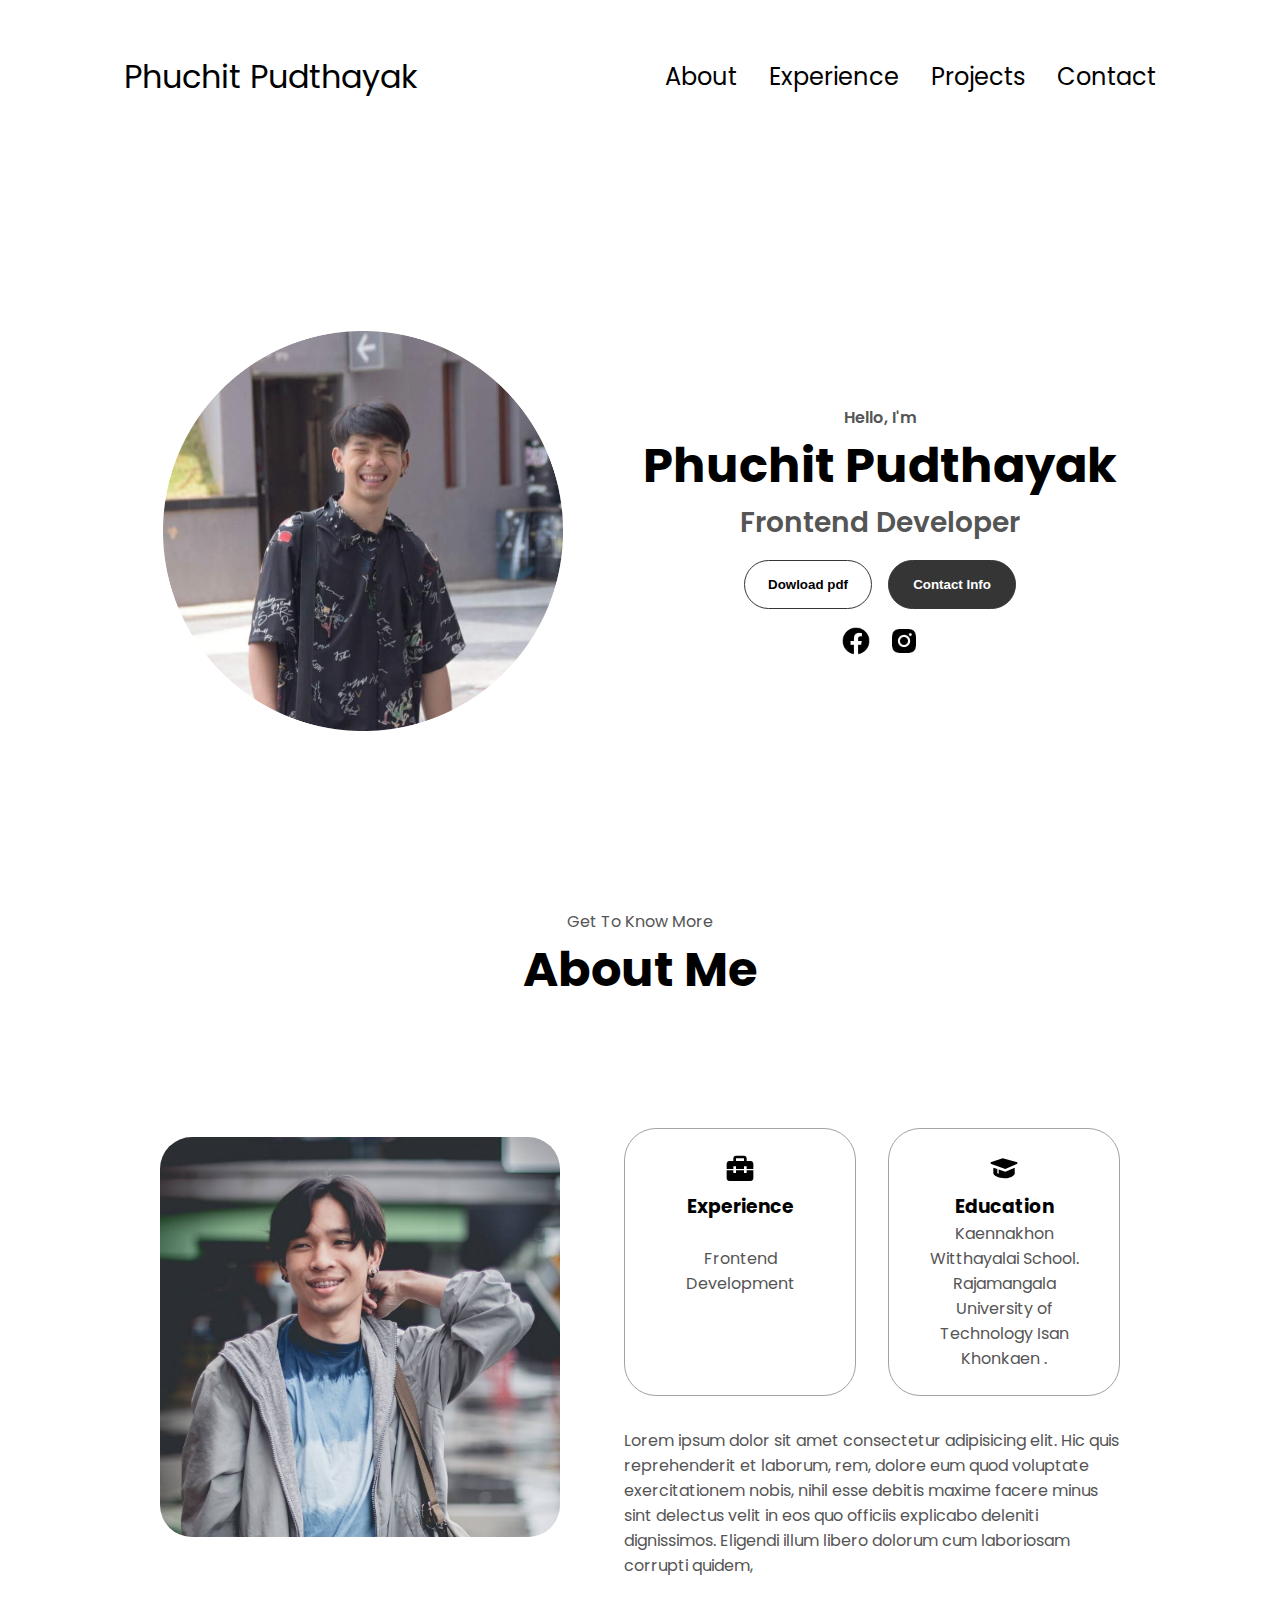
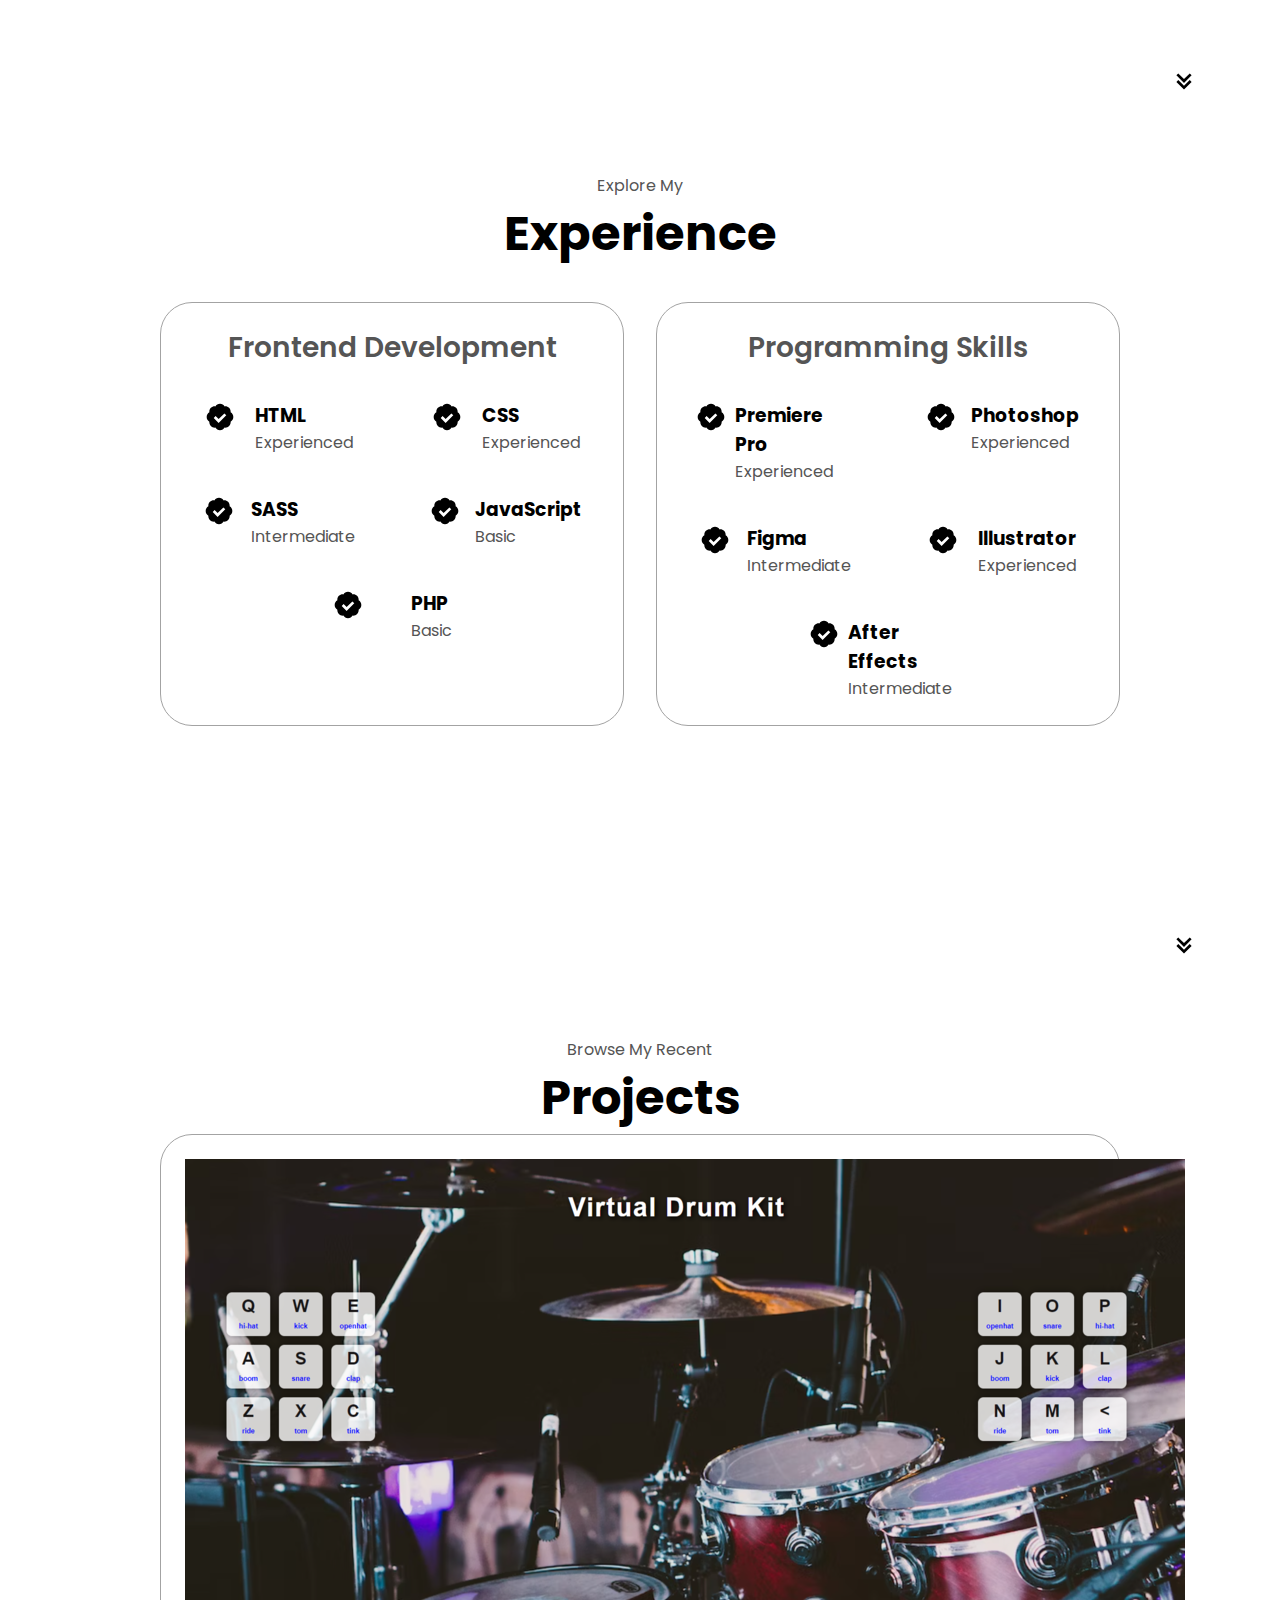
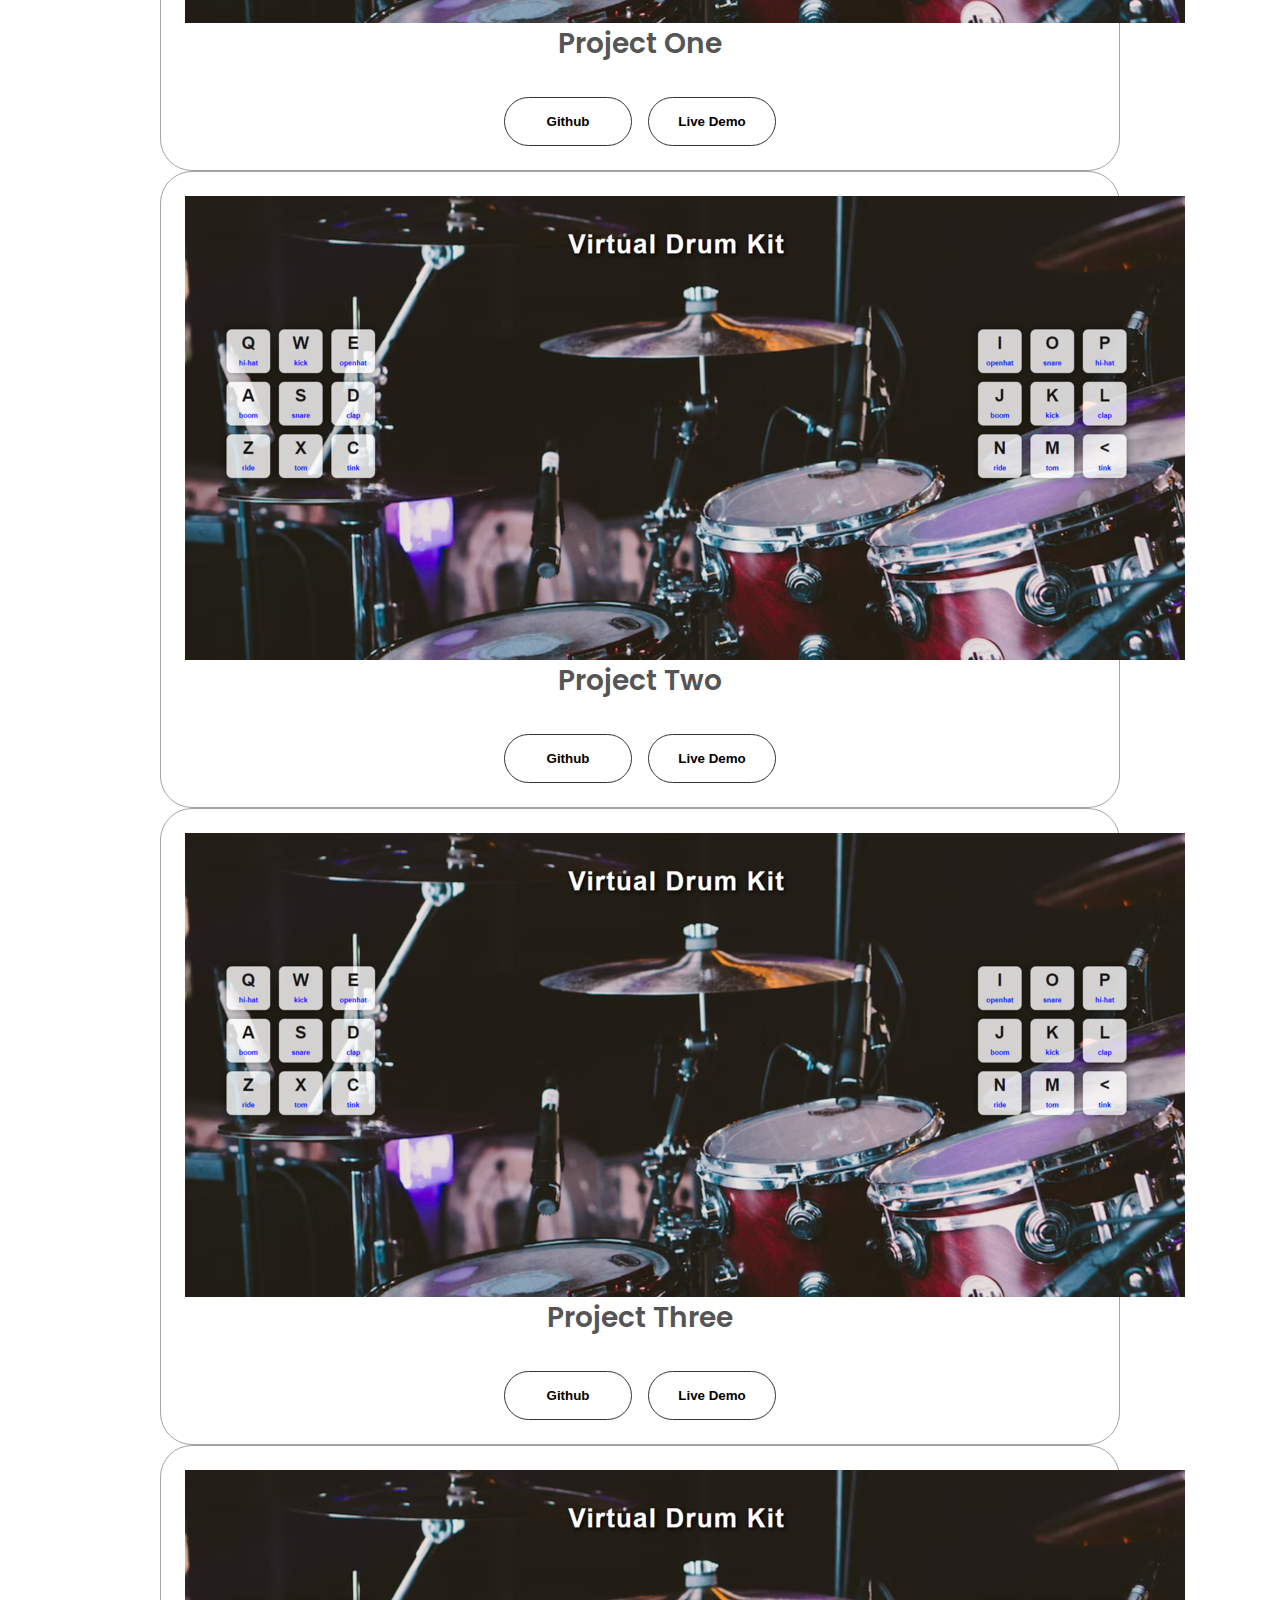
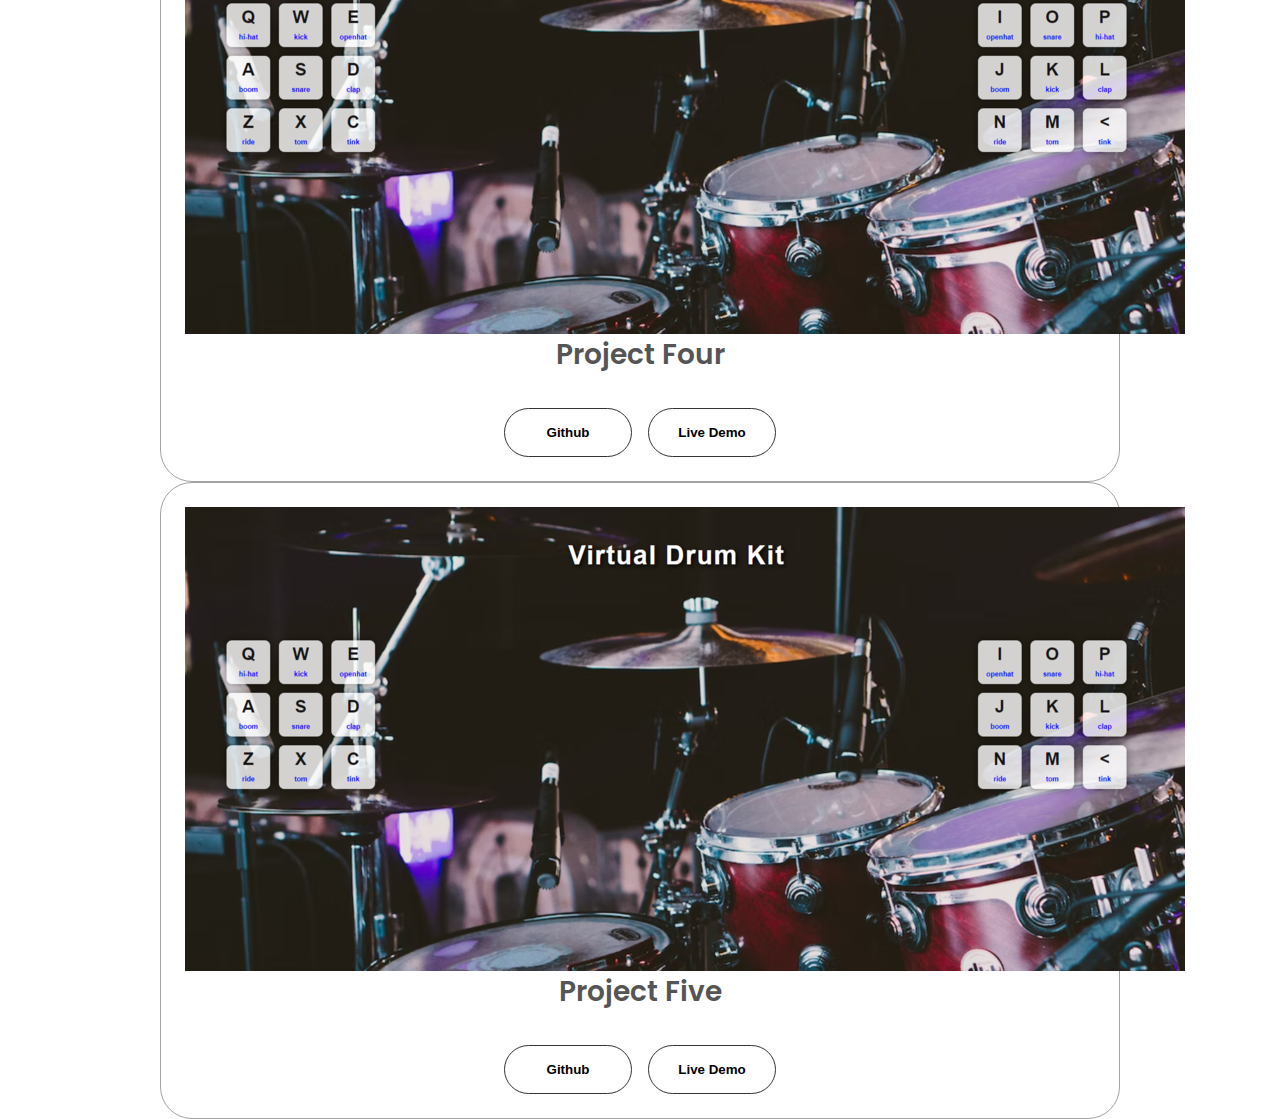
==== index.html @ 8c4d29a5 "first commit" ====
<!DOCTYPE html>
<html lang="en">
<head>
    <meta charset="UTF-8">
    <meta name="viewport" content="width=device-width, initial-scale=1.0">
    <title>My portfolio</title>

    <link rel="stylesheet" href="style.css">
    <link rel="stylesheet" href="mediaqueries.css">
</head>
<body>
    <nav id="desktop-nav">
      <div class="logo">Phuchit Pudthayak</div>
      <div>
        <ul class="nav-links">
          <li><a href="#about">About</a></li>
          <li><a href="#experience">Experience</a></li>
          <li><a href="#projects">Projects</a></li>
          <li><a href="#contact">Contact</a></li>
        </ul>
      </div>
    </nav>
    <nav id="hamburger-nav">
      <div class="logo">Phuchit Pudthayak</div>
      <div class="hamburger-menu">
        <div class="hamburger-icon" onclick="toggleMenu()">
          <span></span>
          <span></span>
          <span></span>
        </div>
        <div class="menu-links">
          <li><a href="#about" onclick="toggleMenu()">About</a></li>
          <li><a href="#experience" onclick="toggleMenu()">Experience</a></li>
          <li><a href="#projects" onclick="toggleMenu()">Projects</a></li>
          <li><a href="#contact" onclick="toggleMenu()">Contact</a></li>
        </div>
      </div>
    </nav>
    <section id="profile">
        <div class="section__pic-container">
            <img src="./imgs/11zon_cropped.png" alt="Phichit profile picture">
        </div>
        <div class="section__text">
            <p class="section__text__p1">Hello, I'm</p>
            <h1 class="title">Phuchit Pudthayak</h1>
            <p class="section__text__p2">Frontend Developer</p>
            <div class="btn-container">
                <button 
                class="btn btn-color-2" 
                onclick="window.open('./resume/resume.pdf')"
                >
                Dowload pdf
            </button>
            <button class="btn btn-color-1" onclick="location.href='./#contact'">
                Contact Info
            </button>
            </div>
            <div id="socials-container">
                <img 
                src="./icon/facebook-circle-logo-48.png" 
                alt="My Facebook"
                class="icon"
                onclick="location.href='https://www.facebook.com/profile.php?id=100009161071000'"
                />
                <img 
                src="./icon/instagram-alt-logo-48.png" 
                alt="My instagram"
                class="icon"
                onclick="location.href='https://www.instagram.com/phuchit.pu/'"
                />
            </div>
        </div>
    </section>
    <section id="about">
      <p class="section__text__p1">Get To Know More</p>
      <h1 class="title">About Me</h1>
      <div class="section-container">
        <div class="section__pic-container">
          <img
            src="/imgs/S__415006790.jpg"
            alt="Profile picture"
            class="about-pic"
          />
        </div>
        <div class="about-details-container">
          <div class="about-containers">
            <div class="details-container">
              <img
                src="/icon/bxs-briefcase-alt-2.svg"
                alt="Experience icon"
                class="icon"
              />
              <h3>Experience</h3>
              <p><br />Frontend Development</p>
            </div>
            <div class="details-container">
              <img
                src="/icon/bxs-graduation.svg"
                alt="Education icon"
                class="icon"
              />
              <h3>Education</h3>
              <p>Kaennakhon Witthayalai School.<br />Rajamangala University of Technology Isan Khonkaen .
              </p>
            </div>
          </div>
          <div class="text-container">
            <p>
              Lorem ipsum dolor sit amet consectetur adipisicing elit. Hic quis
              reprehenderit et laborum, rem, dolore eum quod voluptate
              exercitationem nobis, nihil esse debitis maxime facere minus sint
              delectus velit in eos quo officiis explicabo deleniti dignissimos.
              Eligendi illum libero dolorum cum laboriosam corrupti quidem,
            </p>
          </div>
        </div>
      </div>
      <img
        src="/icon/bx-chevrons-down.svg"
        alt="Arrow icon"
        class="icon arrow"
        onclick="location.href='./#experience'"
      />
    </section>
    <section id="experience">
      <p class="section__text__p1">Explore My</p>
      <h1 class="title">Experience</h1>
      <div class="experience-details-container">
        <div class="about-containers">
          <div class="details-container">
            <h2 class="experience-sub-title">Frontend Development</h2>
            <div class="article-container">
              <article>
                <img 
                src="/icon/bxs-badge-check.svg"
                alt="Experience icon"
                class="icon"
              />
                <div>
                <H3>HTML</H3>
                <P>Experienced</P>
                </div>
              </article>
              <article>
                <img 
                src="/icon/bxs-badge-check.svg"
                alt="Experience icon"
                class="icon"
              />
                <div>
                <H3>CSS</H3>
                <P>Experienced</P>
                </div>
              </article>
              <article>
                <img 
                src="/icon/bxs-badge-check.svg"
                alt="Experience icon"
                class="icon"
              />
                <div>
                <H3>SASS</H3>
                <P>Intermediate</P>
                </div>
              </article>
              <article>
                <img 
                src="/icon/bxs-badge-check.svg"
                alt="Experience icon"
                class="icon"
              />
                <div>
                <H3>JavaScript</H3>
                <P>Basic</P>
                </div>
              </article>
              <article>
                <img 
                src="/icon/bxs-badge-check.svg"
                alt="Experience icon"
                class="icon"
              />
                <div>
                <H3>PHP</H3>
                <P>Basic</P>
                </div>
              </article>
            </div>
          </div>
          <div class="details-container">
            <h2 class="experience-sub-title">Programming Skills</h2>
            <div class="article-container">
              <article>
                <img 
                src="/icon/bxs-badge-check.svg"
                alt="Experience icon"
                class="icon"
              />
                <div>
                <H3>Premiere Pro</H3>
                <P>Experienced</P>
                </div>
              </article>
              <article>
                <img 
                src="/icon/bxs-badge-check.svg"
                alt="Experience icon"
                class="icon"
              />
                <div>
                <H3>Photoshop</H3>
                <P>Experienced</P>
                </div>
              </article>
              <article>
                <img 
                src="/icon/bxs-badge-check.svg"
                alt="Experience icon"
                class="icon"
              />
                <div>
                <H3>Figma</H3>
                <P>Intermediate</P>
                </div>
              </article>
              <article>
                <img 
                src="/icon/bxs-badge-check.svg"
                alt="Experience icon"
                class="icon"
              />
                <div>
                <H3>Illustrator</H3>
                <P>Experienced</P>
                </div>
              </article>
              <article>
                <img 
                src="/icon/bxs-badge-check.svg"
                alt="Experience icon"
                class="icon"
              />
                <div>
                <H3>After Effects</H3>
                <P>Intermediate</P>
                </div>
              </article>
            </div>
          </div>
        </div>
    </div>
    <img
    src="/icon/bx-chevrons-down.svg"
    alt="Arrow icon"
    class="icon arrow"
    onclick="location.href='./#projects'"
  />
    </section>
    <section id="projects">
      <p class="section__text__p1">Browse My Recent</p>
      <h1 class="title">Projects</h1>
      <div class="experience-details-container">
        <div class="details-container color-container">
          <div class="article-container">
            <img src="/imgs/Virtual Drum kit1.png" 
            alt="project 1"
            class="project-img"
            />
          </div>
          <h2 class="experience-sub-title project-title">Project One</h2>
          <div class="btn-container">
            <button class="btn btn-color-2 project-btn" 
            onclick="location.href='http://github.com/'"
            >
              Github
            </button>
            <button class="btn btn-color-2 project-btn" 
            onclick="location.href='http://127.0.0.1:5501/Project%20javascript/Drum/index.html'"
            >
              Live Demo
            </button>
          </div>
        </div>
        <div class="details-container color-container">
          <div class="article-container">
            <img src="/imgs/Virtual Drum kit1.png" 
            alt="project 1"
            class="project-img"
            />
          </div>
          <h2 class="experience-sub-title project-title">Project Two</h2>
          <div class="btn-container">
            <button class="btn btn-color-2 project-btn" 
            onclick="location.href='http://github.com/'"
            >
              Github
            </button>
            <button class="btn btn-color-2 project-btn" 
            onclick="location.href='http://127.0.0.1:5501/Project%20javascript/Drum/index.html'"
            >
              Live Demo
            </button>
          </div>
        </div>
        <div class="details-container color-container">
          <div class="article-container">
            <img src="/imgs/Virtual Drum kit1.png" 
            alt="project 1"
            class="project-img"
            />
          </div>
          <h2 class="experience-sub-title project-title">Project Three</h2>
          <div class="btn-container">
            <button class="btn btn-color-2 project-btn" 
            onclick="location.href='http://github.com/'"
            >
              Github
            </button>
            <button class="btn btn-color-2 project-btn" 
            onclick="location.href='http://127.0.0.1:5501/Project%20javascript/Drum/index.html'"
            >
              Live Demo
            </button>
          </div>
        </div>
        <div class="details-container color-container">
          <div class="article-container">
            <img src="/imgs/Virtual Drum kit1.png" 
            alt="project 1"
            class="project-img"
            />
          </div>
          <h2 class="experience-sub-title project-title">Project Four</h2>
          <div class="btn-container">
            <button class="btn btn-color-2 project-btn" 
            onclick="location.href='http://github.com/'"
            >
              Github
            </button>
            <button class="btn btn-color-2 project-btn" 
            onclick="location.href='http://127.0.0.1:5501/Project%20javascript/Drum/index.html'"
            >
              Live Demo
            </button>
          </div>
        </div>
        <div class="details-container color-container">
          <div class="article-container">
            <img src="/imgs/Virtual Drum kit1.png" 
            alt="project 1"
            class="project-img"
            />
          </div>
          <h2 class="experience-sub-title project-title">Project Five </h2>
          <div class="btn-container">
            <button class="btn btn-color-2 project-btn" 
            onclick="location.href='http://github.com/'"
            >
              Github
            </button>
            <button class="btn btn-color-2 project-btn" 
            onclick="location.href='http://127.0.0.1:5501/Project%20javascript/Drum/index.html'"
            >
              Live Demo
            </button>
          </div>
        </div>
      </div>
    </section>
    <script src="script.js"></script>
</body>
</html>
---- style.css ----
/* GENERAL */

@import url("https://fonts.googleapis.com/css2?family=Poppins:wght@300;400;500;600&display=swap");

* {
  margin: 0;
  padding: 0;
}

body {
  font-family: "Poppins", sans-serif;
}

html {
  scroll-behavior: smooth;
}

p {
  color: rgb(85, 85, 85);
}

/* TRANSITION */

a,
.btn {
  transition: all 300ms ease;
}

/* DESKTOP NAV */

nav,
.nav-links {
  display: flex;
}

nav {
  justify-content: space-around;
  align-items: center;
  height: 17vh;
}

.nav-links {
  gap: 2rem;
  list-style: none;
  font-size: 1.5rem;
}

a {
  color: black;
  text-decoration: none;
  text-decoration-color: white;
}

a:hover {
  color: grey;
  text-decoration: underline;
  text-underline-offset: 1rem;
  text-decoration-color: rgb(181, 181, 181);
}

.logo {
  font-size: 2rem;
}

.logo:hover {
  cursor: default;
}

/* HAMBURGER MENU */

#hamburger-nav {
  display: none;
}

.hamburger-menu {
  position: relative;
  display: inline-block;
}

.hamburger-icon {
  display: flex;
  flex-direction: column;
  justify-content: space-between;
  height: 24px;
  width: 30px;
  cursor: pointer;
}

.hamburger-icon span {
  width: 100%;
  height: 2px;
  background-color: black;
  transition: all 0.3 ease-in-out;
}

.menu-links {
  position: absolute;
  top: 100%;
  right: 0;
  background-color: white;
  width: fit-content;
  max-height: 0;
  overflow: hidden;
  transition: all 0.3 ease-in-out;
}

.menu-links a {
  display: block;
  padding: 10px;
  text-align: center;
  font-size: 1.5rem;
  color: black;
  text-decoration: none;
  transition: all 0.3 ease-in-out;
}

.menu-links li {
  list-style: none;
}

.menu-links.open {
  max-height: 300px;
}

.hamburger-icon.open span:first-child {
  transform: rotate(45deg) translate(10px, 5px);
}

.hamburger-icon.open span:nth-child(2) {
  opacity: 0;
}

.hamburger-icon.open span:last-child {
  transform: rotate(-45deg) translate(10px, -5px);
}

.hamburger-icon span:first-child {
  transform: none;
}

.hamburger-icon span:first-child {
  opacity: 1;
}

.hamburger-icon span:first-child {
  transform: none;
}

/* SECTIONS */

section {
  padding-top: 4vh;
  height: 96vh;
  margin: 0 10rem;
  box-sizing: border-box;
  min-height: fit-content;
}

.section-container {
  display: flex;
}

/* PROFILE SECTION */

#profile {
  display: flex;
  justify-content: center;
  gap: 5rem;
  height: 80vh;
}

.section__pic-container {
  display: flex;
  height: 550px;
  width: 550px;
  margin: auto 0;
}

.section__text {
  align-self: center;
  text-align: center;
}

.section__text p {
  font-weight: 600;
}

.section__text__p1 {
  text-align: center;
}

.section__text__p2 {
  font-size: 1.75rem;
  margin-bottom: 1rem;
}

.title {
  font-size: 3rem;
  text-align: center;
}

#socials-container {
  display: flex;
  justify-content: center;
  margin-top: 1rem;
  gap: 1rem;
}

/* ICONS */

.icon {
  cursor: pointer;
  height: 2rem;
}

/* BUTTONS */

.btn-container {
  display: flex;
  justify-content: center;
  gap: 1rem;
}

.btn {
  font-weight: 600;
  transition: all 300ms ease;
  padding: 1rem;
  width: 8rem;
  border-radius: 2rem;
}

.btn-color-1,
.btn-color-2 {
  border: rgb(53, 53, 53) 0.1rem solid;
}

.btn-color-1:hover,
.btn-color-2:hover {
  cursor: pointer;
}

.btn-color-1,
.btn-color-2:hover {
  background: rgb(53, 53, 53);
  color: white;
}

.btn-color-1:hover {
  background: rgb(0, 0, 0);
}

.btn-color-2 {
  background: none;
}

.btn-color-2:hover {
  border: rgb(255, 255, 255) 0.1rem solid;
}

.btn-container {
  gap: 1rem;
}

/* ABOUT SECTION */

#about {
  position: relative;
}

.about-containers {
  gap: 2rem;
  margin-bottom: 2rem;
  margin-top: 2rem;
}

.about-details-container {
  justify-content: center;
  flex-direction: column;
}

.about-containers,
.about-details-container {
  display: flex;
}

.about-pic {
  border-radius: 2rem;
}

.arrow {
  position: absolute;
  right: -5rem;
  bottom: 2.5rem;
}

.details-container {
  padding: 1.5rem;
  flex: 1;
  background: white;
  border-radius: 2rem;
  border: rgb(53, 53, 53) 0.1rem solid;
  border-color: rgb(163, 163, 163);
  text-align: center;
}

.section-container {
  gap: 4rem;
  height: 80%;
}

.section__pic-container {
  height: 400px;
  width: 400px;
  margin: auto 0;
}

/* EXPERIENCE SECTION */

#experience {
  position: relative;
}

.experience-sub-title {
  color: rgb(85, 85, 85);
  font-weight: 600;
  font-size: 1.75rem;
  margin-bottom: 2rem;
}

.experience-details-container {
  display: flex;
  justify-content: center;
  flex-direction: column;
}

.article-container {
  display: flex;
  text-align: initial;
  flex-wrap: wrap;
  flex-direction: row;
  gap: 2.5rem;
  justify-content: space-around;
}

article {
  display: flex;
  width: 10rem;
  justify-content: space-around;
  gap: 0.5rem;
}

article .icon {
  cursor: default;
}

/* PROJECTS SECTION */
---- mediaqueries.css ----
@media screen and (max-width: 1200px) {
    #desktop-nav {
      display: none;
    }
    #hamburger-nav {
      display: flex;
    }
}
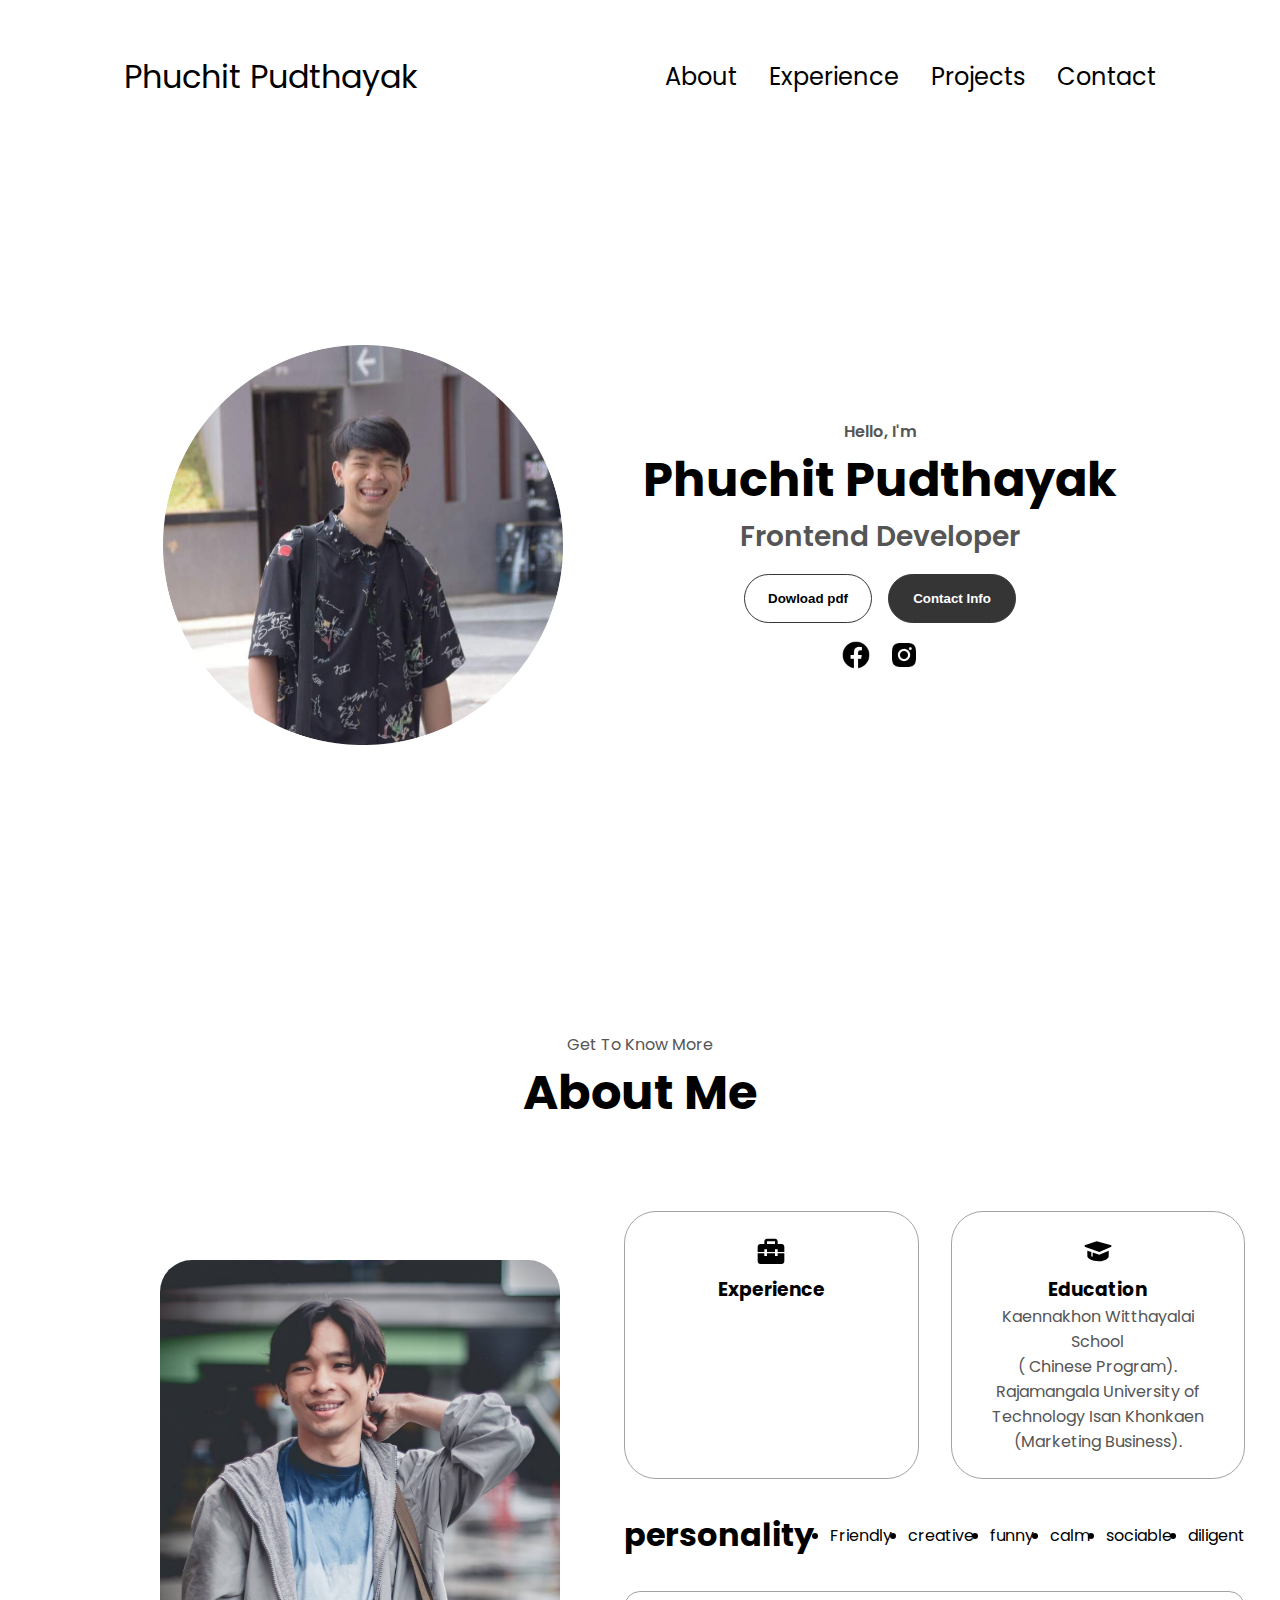
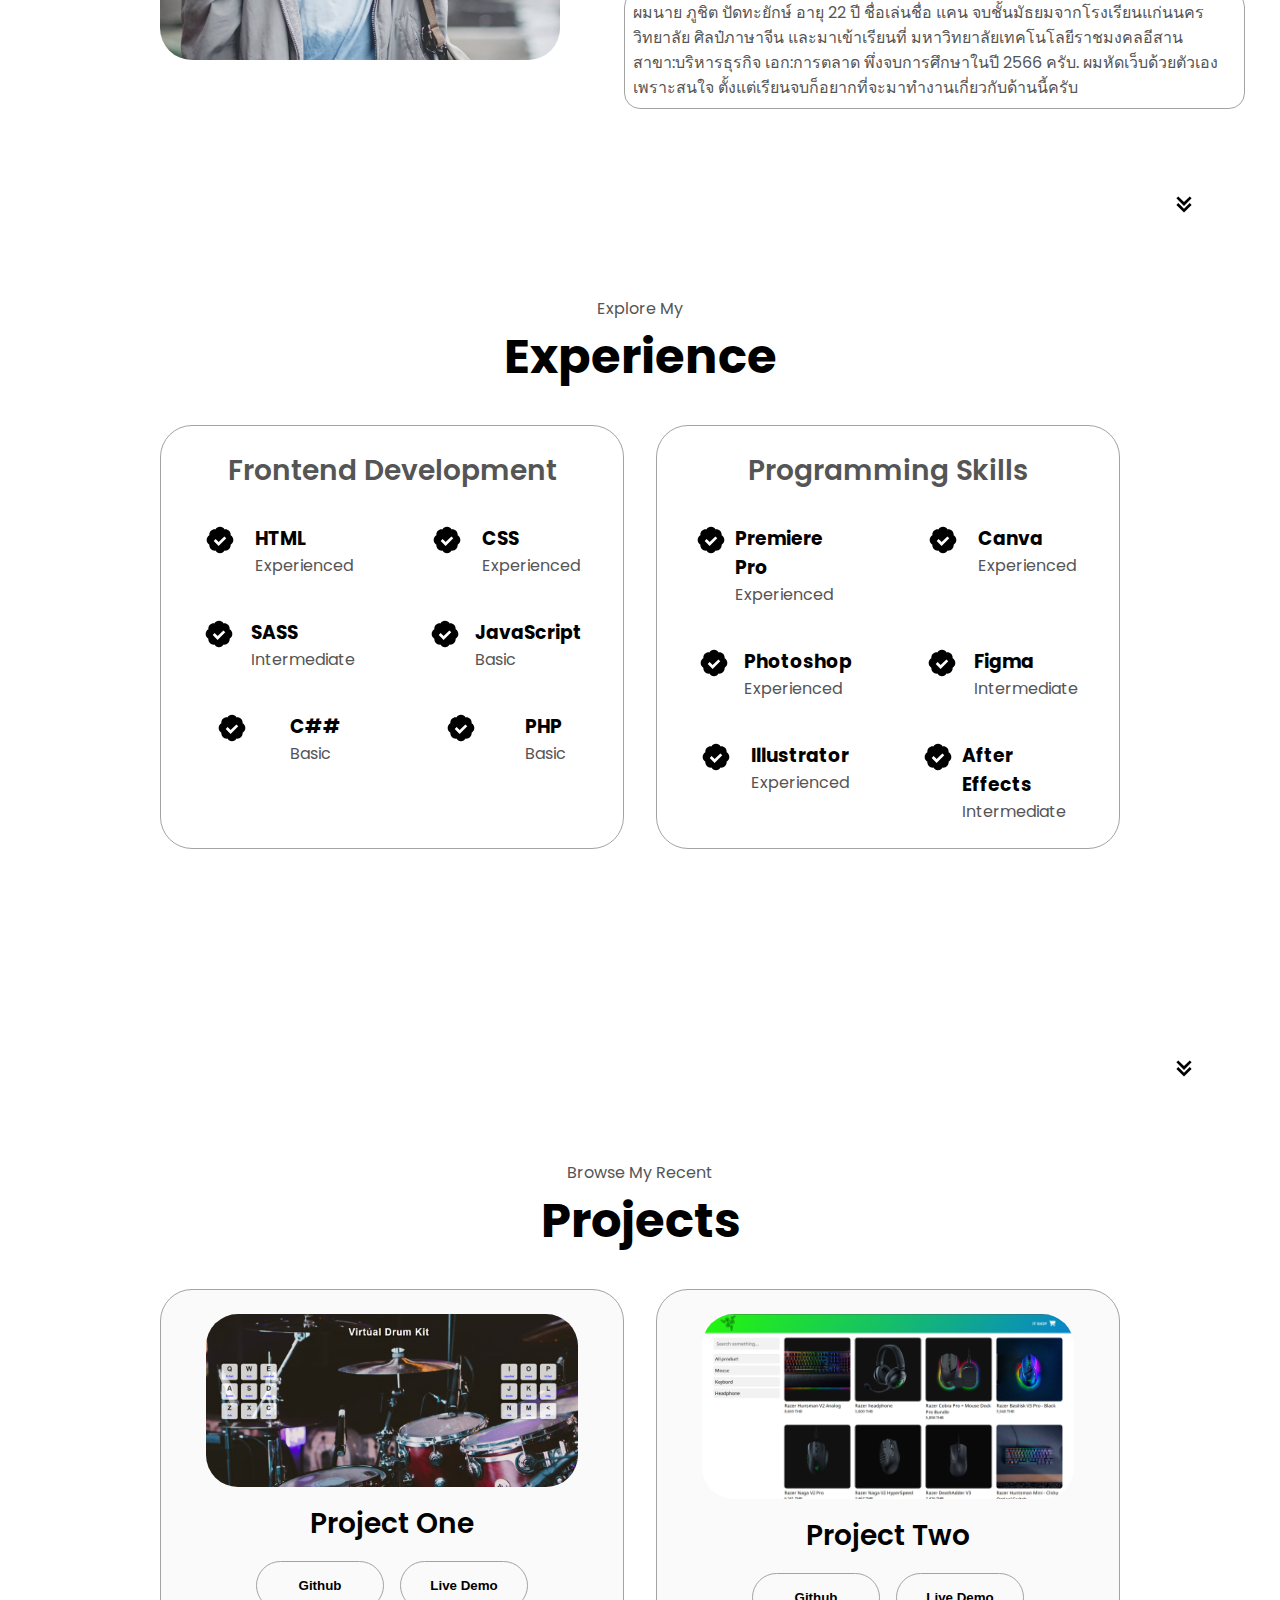
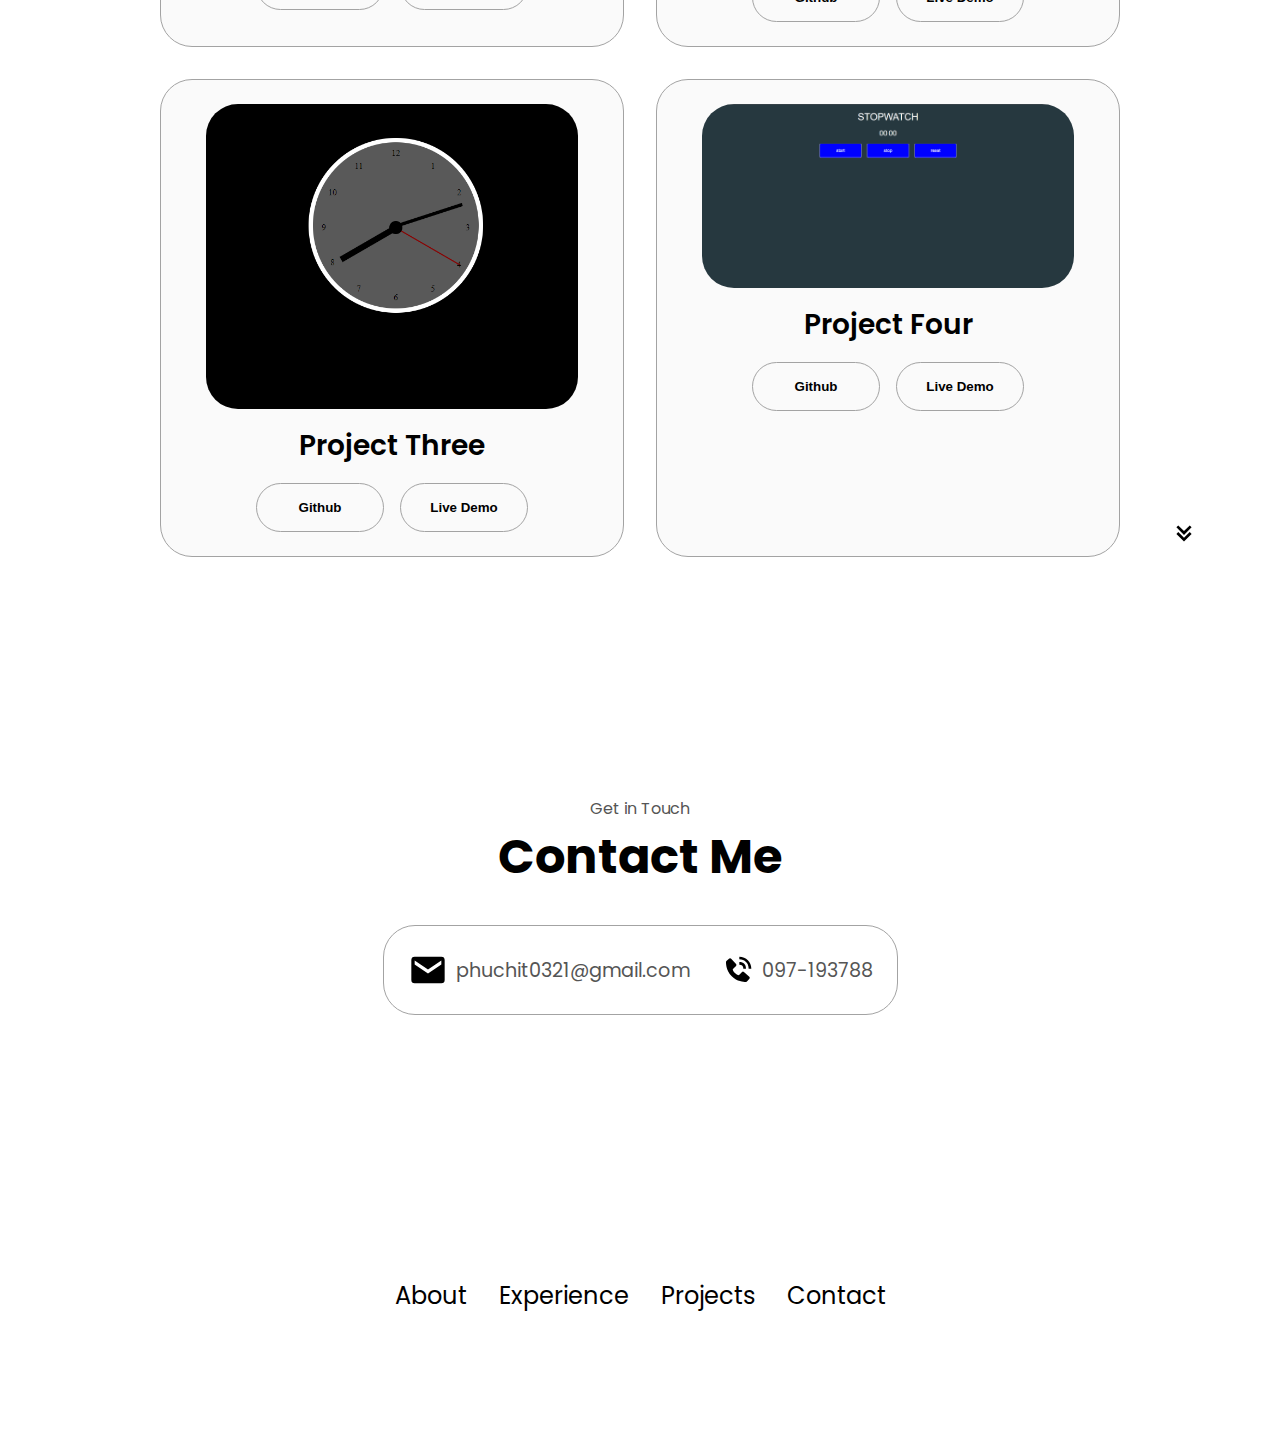
==== commit 9b8bb692: "first commit" ====
--- a/index.html
+++ b/index.html
@@ -91,7 +91,7 @@
                 class="icon"
               />
               <h3>Experience</h3>
-              <p><br />Frontend Development</p>
+              <p><br /></p>
             </div>
             <div class="details-container">
               <img
@@ -100,18 +100,25 @@
                 class="icon"
               />
               <h3>Education</h3>
-              <p>Kaennakhon Witthayalai School.<br />Rajamangala University of Technology Isan Khonkaen .
+              <p>Kaennakhon Witthayalai School<br>(
+                Chinese Program).<br />Rajamangala University of Technology Isan Khonkaen<br>(Marketing Business).
               </p>
             </div>
           </div>
           <div class="text-container">
-            <p>
-              Lorem ipsum dolor sit amet consectetur adipisicing elit. Hic quis
-              reprehenderit et laborum, rem, dolore eum quod voluptate
-              exercitationem nobis, nihil esse debitis maxime facere minus sint
-              delectus velit in eos quo officiis explicabo deleniti dignissimos.
-              Eligendi illum libero dolorum cum laboriosam corrupti quidem,
-            </p>
+           <div class="personality">
+                <h1>personality</h1>
+                <li>Friendly</li>
+                <li>creative</li>
+                <li>funny</li>
+                <li>calm</li>
+                <li>sociable</li>
+                <li>diligent</li>
+           </div>
+           <p class="side-score">ผมนาย ภูชิต ปัดทะยักษ์ อายุ 22 ปี ชื่อเล่นชื่อ แคน จบชั้นมัธยมจากโรงเรียนแก่นนครวิทยาลัย ศิลป๋ภาษาจีน
+            และมาเข้าเรียนที่ มหาวิทยาลัยเทคโนโลยีราชมงคลอีสาน สาขา:บริหารธุรกิจ เอก:การตลาด พึ่งจบการศึกษาในปี 2566 ครับ. ผมหัดเว็บด้วยตัวเองเพราะสนใจ ตั้งแต่เรียนจบก็อยากที่จะมาทำงานเกี่ยวกับด้านนี้ครับ 
+
+           </p>
           </div>
         </div>
       </div>
@@ -181,6 +188,17 @@
                 class="icon"
               />
                 <div>
+                <H3>C##</H3>
+                <P>Basic</P>
+                </div>
+              </article>
+              <article>
+                <img 
+                src="/icon/bxs-badge-check.svg"
+                alt="Experience icon"
+                class="icon"
+              />
+                <div>
                 <H3>PHP</H3>
                 <P>Basic</P>
                 </div>
@@ -198,6 +216,17 @@
               />
                 <div>
                 <H3>Premiere Pro</H3>
+                <P>Experienced</P>
+                </div>
+              </article>
+              <article>
+                <img 
+                src="/icon/bxs-badge-check.svg"
+                alt="Experience icon"
+                class="icon"
+              />
+                <div>
+                <H3>Canva</H3>
                 <P>Experienced</P>
                 </div>
               </article>
@@ -260,22 +289,65 @@
       <p class="section__text__p1">Browse My Recent</p>
       <h1 class="title">Projects</h1>
       <div class="experience-details-container">
+        <div class="about-containers">
+          <div class="details-container color-container">
+            <div class="article-container">
+            <img src="/imgs/Virtual Drum kit.png" 
+            alt="Virtual Drum"
+                class="project-img"
+              />
+            </div>
+            <h2 class="experience-sub-title project-title">Project One</h2>
+            <div class="btn-container">
+            <button class="btn btn-color-2 project-btn" 
+            onclick="location.href='https://github.com/phuchit321/html-css-js-portfolio/tree/main/Project%20javascript/Drum'"
+              >
+                Github
+              </button>
+            <button class="btn btn-color-2 project-btn" 
+            onclick="location.href='http://127.0.0.1:5501/Project%20javascript/Drum/index.html'"
+              >
+                Live Demo
+              </button>
+            </div>
+          </div>
+          <div class="details-container color-container">
+            <div class="article-container">
+            <img src="/imgs/Shop.PNG" 
+            alt="Razer Shop"
+                class="project-img"
+              />
+            </div>
+            <h2 class="experience-sub-title project-title">Project Two</h2>
+            <div class="btn-container">
+            <button class="btn btn-color-2 project-btn" 
+            onclick="location.href='https://github.com/phuchit321/html-css-js-portfolio/tree/main/Project%20javascript/Razer%20Shop'"
+              >
+                Github
+              </button>
+            <button class="btn btn-color-2 project-btn" 
+            onclick="location.href='http://127.0.0.1:5501/Project%20javascript/Razer%20Shop/index.html'"
+              >
+                Live Demo
+              </button>
+            </div>
+          </div>  
         <div class="details-container color-container">
           <div class="article-container">
-            <img src="/imgs/Virtual Drum kit1.png" 
-            alt="project 1"
+            <img src="/imgs/clock.PNG" 
+            alt="Clock"
             class="project-img"
             />
           </div>
-          <h2 class="experience-sub-title project-title">Project One</h2>
+          <h2 class="experience-sub-title project-title">Project Three</h2>
           <div class="btn-container">
             <button class="btn btn-color-2 project-btn" 
-            onclick="location.href='http://github.com/'"
+            onclick="location.href='https://github.com/phuchit321/html-css-js-portfolio/tree/main/Project%20javascript/clock'"
             >
               Github
             </button>
             <button class="btn btn-color-2 project-btn" 
-            onclick="location.href='http://127.0.0.1:5501/Project%20javascript/Drum/index.html'"
+            onclick="location.href='http://127.0.0.1:5501/Project%20javascript/clock/index.html'"
             >
               Live Demo
             </button>
@@ -283,90 +355,71 @@
         </div>
         <div class="details-container color-container">
           <div class="article-container">
-            <img src="/imgs/Virtual Drum kit1.png" 
-            alt="project 1"
+            <img src="/imgs/stopwatch.PNG" 
+            alt="Stop-Watch"
             class="project-img"
             />
           </div>
-          <h2 class="experience-sub-title project-title">Project Two</h2>
+          <h2 class="experience-sub-title project-title">Project Four</h2>
           <div class="btn-container">
             <button class="btn btn-color-2 project-btn" 
-            onclick="location.href='http://github.com/'"
+            onclick="location.href='https://github.com/phuchit321/html-css-js-portfolio/tree/main/Project%20javascript/stop%20watch'"
             >
               Github
             </button>
             <button class="btn btn-color-2 project-btn" 
-            onclick="location.href='http://127.0.0.1:5501/Project%20javascript/Drum/index.html'"
+            onclick="location.href='http://127.0.0.1:5501/Project%20javascript/stop%20watch/index.html'"
             >
               Live Demo
             </button>
           </div>
         </div>
-        <div class="details-container color-container">
-          <div class="article-container">
-            <img src="/imgs/Virtual Drum kit1.png" 
-            alt="project 1"
-            class="project-img"
-            />
-          </div>
-          <h2 class="experience-sub-title project-title">Project Three</h2>
-          <div class="btn-container">
-            <button class="btn btn-color-2 project-btn" 
-            onclick="location.href='http://github.com/'"
-            >
-              Github
-            </button>
-            <button class="btn btn-color-2 project-btn" 
-            onclick="location.href='http://127.0.0.1:5501/Project%20javascript/Drum/index.html'"
-            >
-              Live Demo
-            </button>
-          </div>
-        </div>
-        <div class="details-container color-container">
-          <div class="article-container">
-            <img src="/imgs/Virtual Drum kit1.png" 
-            alt="project 1"
-            class="project-img"
-            />
-          </div>
-          <h2 class="experience-sub-title project-title">Project Four</h2>
-          <div class="btn-container">
-            <button class="btn btn-color-2 project-btn" 
-            onclick="location.href='http://github.com/'"
-            >
-              Github
-            </button>
-            <button class="btn btn-color-2 project-btn" 
-            onclick="location.href='http://127.0.0.1:5501/Project%20javascript/Drum/index.html'"
-            >
-              Live Demo
-            </button>
-          </div>
-        </div>
-        <div class="details-container color-container">
-          <div class="article-container">
-            <img src="/imgs/Virtual Drum kit1.png" 
-            alt="project 1"
-            class="project-img"
-            />
-          </div>
-          <h2 class="experience-sub-title project-title">Project Five </h2>
-          <div class="btn-container">
-            <button class="btn btn-color-2 project-btn" 
-            onclick="location.href='http://github.com/'"
-            >
-              Github
-            </button>
-            <button class="btn btn-color-2 project-btn" 
-            onclick="location.href='http://127.0.0.1:5501/Project%20javascript/Drum/index.html'"
-            >
-              Live Demo
-            </button>
-          </div>
-        </div>
-      </div>
+        
+        </div>
+      </div>
+      <img
+        src="/icon/bx-chevrons-down.svg"
+        alt="Arrow icon"
+        class="icon arrow"
+        onclick="location.href='./#contact'"
+      />
     </section>
-    <script src="script.js"></script>
+  </section>
+  <section id="contact">
+    <p class="section__text__p1">Get in Touch</p>
+    <h1 class="title">Contact Me</h1>
+    <div class="contact-info-upper-container">
+      <div class="contact-info-container">
+        <img
+          src="/icon/bxs-envelope.svg"
+          alt="Email icon"
+          class="icon contact-icon email-icon"
+        />
+        <p>phuchit0321@gmail.com</p>
+      </div>
+      <div class="contact-info-container">
+        <img
+          src="/icon/bxs-phone-call.svg"
+          alt="LinkedIn icon"
+          class="icon contact-icon"
+        />
+        <p>097-193788</p>
+      </div>
+    </div>
+  </section>
+  <footer>
+    <nav>
+      <div class="nav-links-container">
+        <ul class="nav-links">
+          <li><a href="#about">About</a></li>
+          <li><a href="#experience">Experience</a></li>
+          <li><a href="#projects">Projects</a></li>
+          <li><a href="#contact">Contact</a></li>
+        </ul>
+      </div>
+    </nav>
+    <p></p>
+  </footer>
+  <script src="script.js"></script>
 </body>
 </html>--- a/style.css
+++ b/style.css
@@ -171,8 +171,8 @@
 
 .section__pic-container {
   display: flex;
-  height: 550px;
-  width: 550px;
+  height: 400px;
+  width: 400px;
   margin: auto 0;
 }
 
@@ -353,4 +353,98 @@
   cursor: default;
 }
 
-/* PROJECTS SECTION */+/* PROJECTS SECTION */
+
+#projects {
+  position: relative;
+}
+
+.color-container {
+  border-color: rgb(163, 163, 163);
+  background: rgb(250, 250, 250);
+}
+
+.project-img {
+  border-radius: 2rem;
+  width: 90%;
+  height: 90%;
+}
+
+.project-title {
+  margin: 1rem;
+  color: black;
+}
+
+.project-btn {
+  color: black;
+  border-color: rgb(163, 163, 163);
+}
+
+/* CONTACT */
+
+#contact {
+  display: flex;
+  justify-content: center;
+  flex-direction: column;
+  height: 70vh;
+}
+
+.contact-info-upper-container {
+  display: flex;
+  justify-content: center;
+  border-radius: 2rem;
+  border: rgb(53, 53, 53) 0.1rem solid;
+  border-color: rgb(163, 163, 163);
+  background: (250, 250, 250);
+  margin: 2rem auto;
+  padding: 0.5rem;
+}
+
+.contact-info-container {
+  display: flex;
+  align-items: center;
+  justify-content: center;
+  gap: 0.5rem;
+  margin: 1rem;
+}
+
+.contact-info-container p {
+  font-size: larger;
+}
+
+.contact-icon {
+  cursor: default;
+}
+
+.email-icon {
+  height: 2.5rem;
+}
+
+/* FOOTER SECTION */
+
+footer {
+  height: 26vh;
+  margin: 0 1rem;
+}
+
+footer p {
+  text-align: center;
+}
+
+.personality {
+  display: flex;
+  justify-content: center;
+  align-items: center;
+  gap: 1rem;
+  color: black;
+}
+.side-score {
+  display: flex;
+  justify-content: center;
+  border-radius: 1rem;
+  border: rgb(53, 53, 53) 0.1rem solid;
+  border-color: rgb(163, 163, 163);
+  background: (250, 250, 250);
+  margin: 2rem auto;
+  padding: 0.5rem;
+}--- a/mediaqueries.css
+++ b/mediaqueries.css
@@ -1,8 +1,99 @@
+@media screen and (max-width: 1400px) {
+  #profile {
+    height: 83vh;
+    margin-bottom: 6rem;
+  }
+  .about-containers {
+    flex-wrap: wrap;
+  }
+}
+
 @media screen and (max-width: 1200px) {
-    #desktop-nav {
-      display: none;
-    }
-    #hamburger-nav {
-      display: flex;
-    }
+  #desktop-nav {
+    display: none;
+  }
+  #hamburger-nav {
+    display: flex;
+  }
+  #experience,
+  .experience-details-container {
+    margin-top: 2rem;
+  }
+  #profile,
+  .section-container {
+    display: block;
+  }
+  .arrow {
+    display: none;
+  }
+  section,
+  .section-container {
+    height: fit-content;
+  }
+  section {
+    margin: 0 5%;
+  }
+  .section__pic-container {
+    width: 275px;
+    height: 275px;
+    margin: 0 auto 2rem;
+  }
+  .about-containers {
+    margin-top: 0;
+  }
+}
+
+@media screen and (max-width: 600px) {
+  #contact,
+  footer {
+    height: 40vh;
+  }
+  #profile {
+    height: 83vh;
+    margin-bottom: 0;
+  }
+  article {
+    font-size: 1rem;
+  }
+  footer nav {
+    height: fit-content;
+    margin-bottom: 2rem;
+  }
+  .about-containers,
+  .contact-info-upper-container,
+  .btn-container {
+    flex-wrap: wrap;
+  }
+  .contact-info-container {
+    margin: 0;
+  }
+  .contact-info-container p,
+  .nav-links li a {
+    font-size: 1rem;
+  }
+  .experience-sub-title {
+    font-size: 1.25rem;
+  }
+  .logo {
+    font-size: 1.5rem;
+  }
+  .nav-links {
+    flex-direction: column;
+    gap: 0.5rem;
+    text-align: center;
+  }
+  .section__pic-container {
+    width: auto;
+    height: 46vw;
+    justify-content: center;
+  }
+  .section__text__p2 {
+    font-size: 1.25rem;
+  }
+  .title {
+    font-size: 2rem;
+  }
+  .text-container {
+    text-align: justify;
+  }
 }